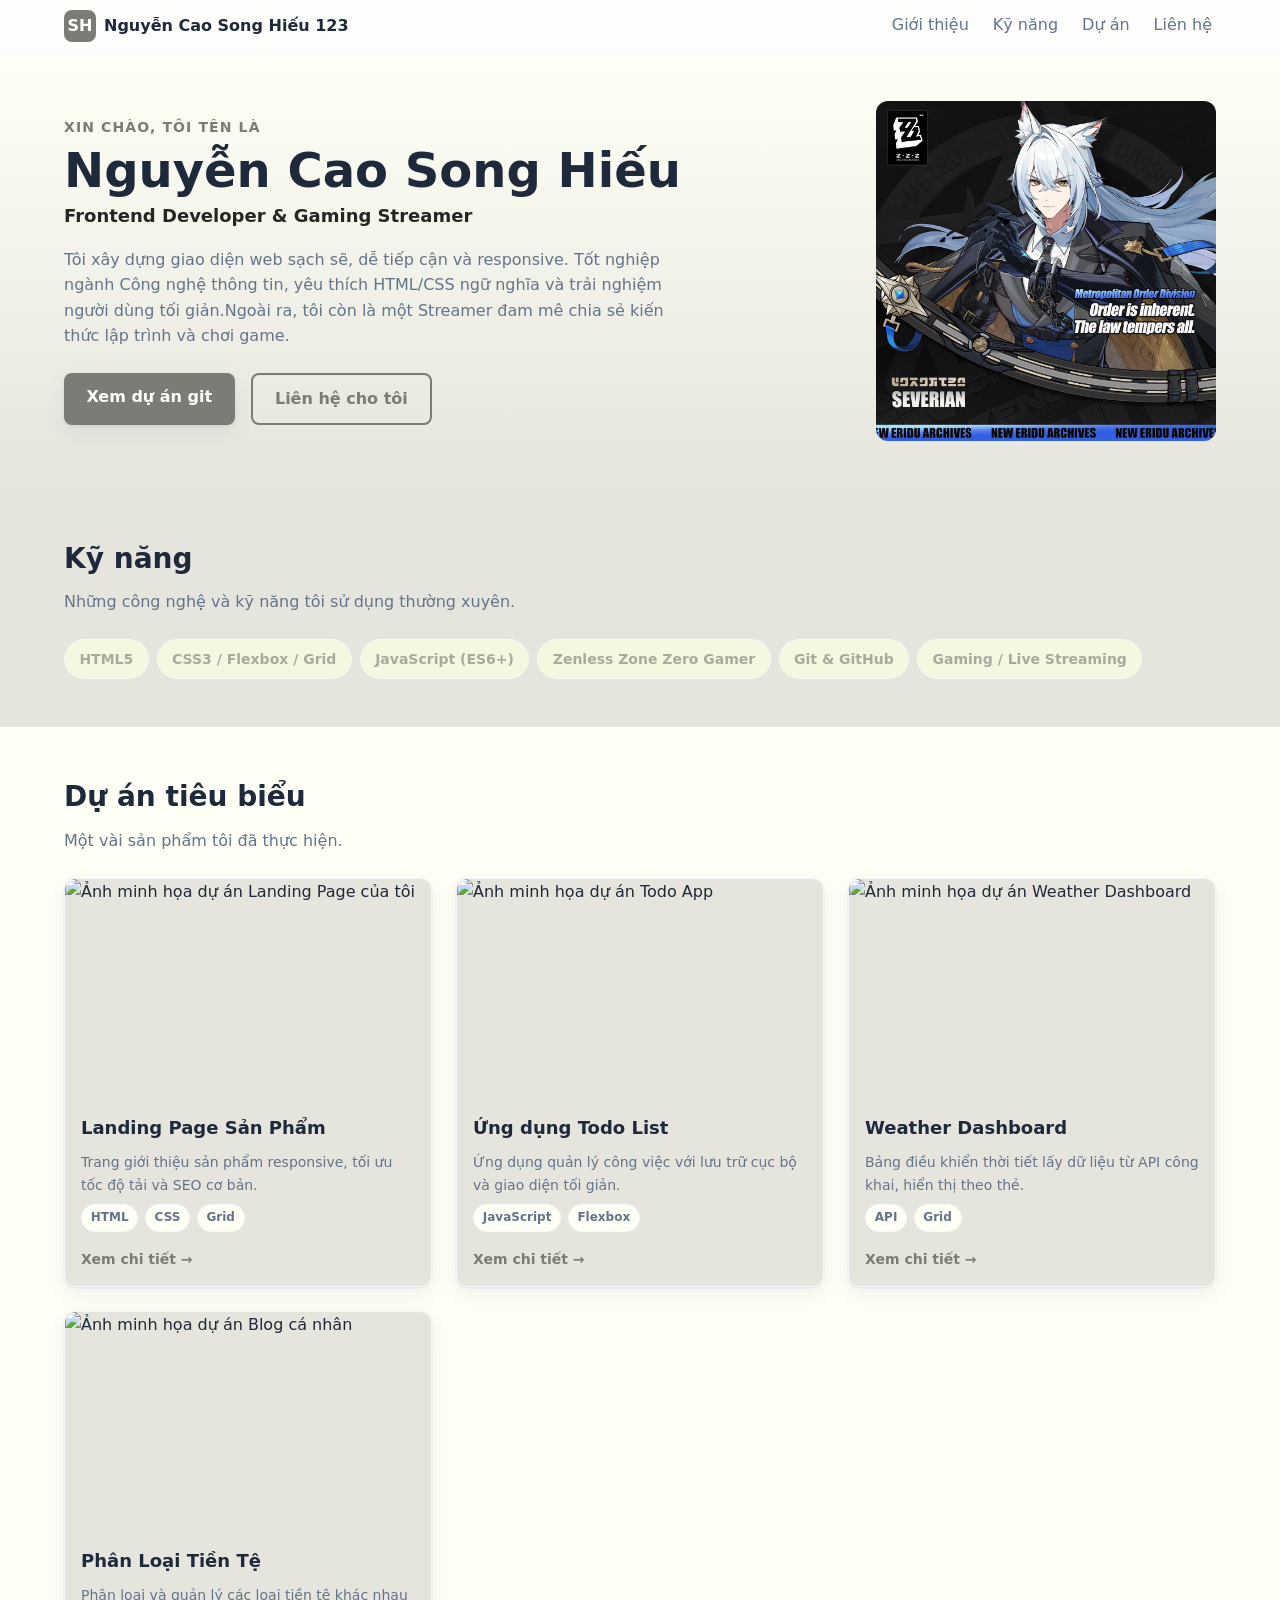
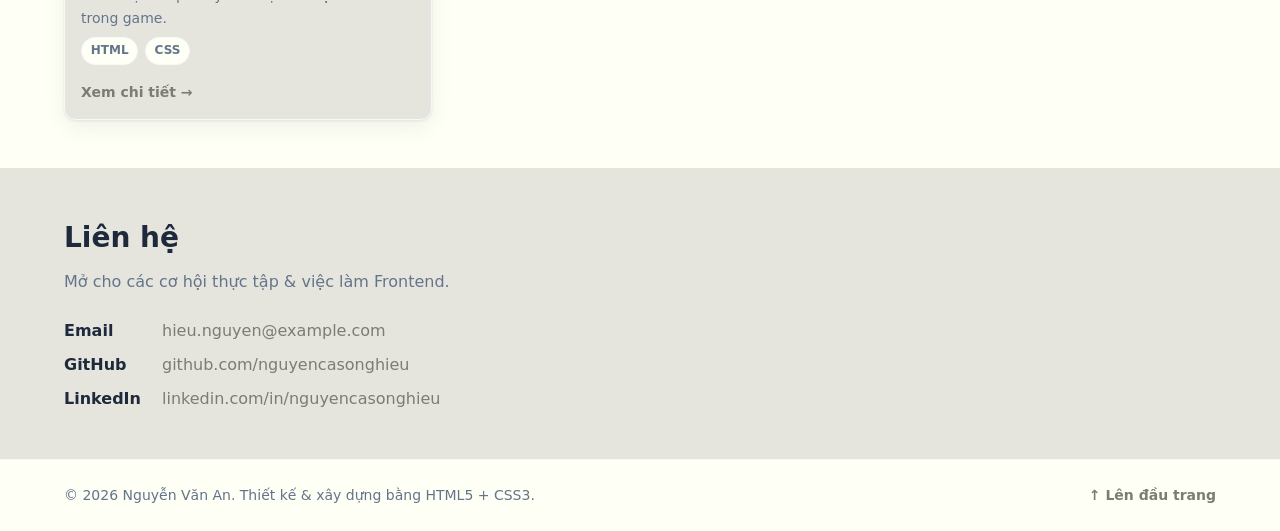
==== BKT-cua-Nguyen-Caio-Song-Hieu/index.html @ 5e05e861 "fix(img): responsive image,close #1" ====
<!DOCTYPE html>
<!-- lang="vi" khai báo ngôn ngữ trang → hỗ trợ screen reader & SEO -->
<html lang="vi">

<head>
  <!-- ========== METADATA BẮT BUỘC ========== -->
  <meta charset="UTF-8" />
  <!-- viewport: nền tảng của responsive mobile-first, khóa tỉ lệ 1:1 với thiết bị -->
  <meta name="viewport" content="width=device-width, initial-scale=1.0" />
  <meta name="description" content="Portfolio CV của Nguyễn Cao Song Hiếu – Frontend Developer. Dự án, kỹ năng và thông tin liên hệ." />
  <meta name="author" content="Nguyễn Cao Song Hiếu" />
  <title>Nguyễn Cao Song Hiếu · Frontend Developer</title>

  <!-- Liên kết tới file CSS tách rời (yêu cầu của bài) -->
  <link rel="stylesheet" href="./assets/css/styles.css" />
</head>

<body>

  <!-- ========================================================== -->
  <!-- HEADER: nhận diện + điều hướng chính                        -->
  <!-- ========================================================== -->
  <header class="site-header">
    <div class="container header-inner">
      <!-- Thương hiệu cá nhân -->
      <a class="brand" href="#top" aria-label="Về đầu trang">
        <span class="brand-mark" aria-hidden="true">SH</span>
        <span class="brand-name">Nguyễn Cao Song Hiếu 123</span>
      </a>

      <!-- NAV dùng Flexbox (xem styles.css) -->
      <nav class="main-nav" aria-label="Điều hướng chính">
        <ul class="nav-list">
          <li><a href="#about">Giới thiệu</a></li>
          <li><a href="#skills">Kỹ năng</a></li>
          <li><a href="#projects">Dự án</a></li>
          <li><a href="#contact">Liên hệ</a></li>
        </ul>
      </nav>
    </div>
  </header>

  <!-- ========================================================== -->
  <!-- MAIN: toàn bộ nội dung chính của trang                      -->
  <!-- ========================================================== -->
  <main id="top">
    <!-- ----- SECTION: Giới thiệu / Hero ----- -->
    <section id="about" class="hero">
      <div class="container hero-inner">
        <div class="hero-text">
          <p class="eyebrow">Xin chào, tôi tên là</p>
          <h1 class="hero-title">Nguyễn Cao Song Hiếu</h1>
          <p class="hero-role">Frontend Developer &amp; Gaming Streamer</p>
          <p class="hero-desc">
            Tôi xây dựng giao diện web sạch sẽ, dễ tiếp cận và responsive.
            Tốt nghiệp ngành Công nghệ thông tin, yêu thích HTML/CSS ngữ nghĩa
            và trải nghiệm người dùng tối giản.Ngoài ra, tôi còn là một Streamer 
            đam mê chia sẻ kiến thức lập trình và chơi game.
          </p>
          <div class="hero-actions">
            <a class="btn btn-primary" href="#projects">Xem dự án git</a>
            <a class="btn btn-outline" href="#contact">Liên hệ cho tôi</a>
          </div>
        </div>

        <!-- Ảnh đại diện: dùng placeholder, thay bằng ảnh thật của bạn -->
        <figure class="hero-avatar">
          <img
            src="./assets/img/1000016186.jpg"
            alt="Ảnh đại diện của Nguyễn Cao Song Hiếu"
            width="320" height="320" />
        </figure>
      </div>
    </section>

    <!-- ----- SECTION: Kỹ năng ----- -->
    <section id="skills" class="section">
      <div class="container">
        <h2 class="section-title">Kỹ năng</h2>
        <p class="section-sub">Những công nghệ và kỹ năng tôi sử dụng thường xuyên.</p>

        <ul class="skill-grid">
          <li class="skill-chip">HTML5</li>
          <li class="skill-chip">CSS3 / Flexbox / Grid</li>
          <li class="skill-chip">JavaScript (ES6+)</li>
          <li class="skill-chip">Zenless Zone Zero Gamer</li>
          <li class="skill-chip">Git &amp; GitHub</li>
          <li class="skill-chip">Gaming / Live Streaming</li>
        </ul>
      </div>
    </section>

    <!-- ----- SECTION: Dự án (danh sách thẻ dùng CSS Grid) ----- -->
    <section id="projects" class="section section-muted">
      <div class="container">
        <h2 class="section-title">Dự án tiêu biểu</h2>
        <p class="section-sub">Một vài sản phẩm tôi đã thực hiện.</p>

        <!-- .project-grid dùng CSS Grid (xem styles.css) -->
        <div class="project-grid">

          <!-- Mỗi thẻ là một <article> độc lập, có thể đứng riêng -->
          <article class="card">
            <img class="card-media"
              src="https://img.magnific.com/free-vector/travel-sale-landing-page-design_52683-46355.jpg?semt=ais_hybrid&w=740&q=80"
              alt="Ảnh minh họa dự án Landing Page của tôi" width="600" height="360" />
            <div class="card-body">
              <h3 class="card-title">Landing Page Sản Phẩm</h3>
              <p class="card-desc">
                Trang giới thiệu sản phẩm responsive, tối ưu tốc độ tải và SEO cơ bản.
              </p>
              <ul class="tag-list">
                <li>HTML</li>
                <li>CSS</li>
                <li>Grid</li>
              </ul>
              <a class="card-link" href="https://www.magnific.com/vectors/landing-page-templates" target="_blank" rel="noopener noreferrer">
                Xem chi tiết →
              </a>
            </div>
          </article>

          <article class="card">
            <img class="card-media"
              src="https://i.ytimg.com/vi/CsO0UJSqaw0/maxresdefault.jpg"
              alt="Ảnh minh họa dự án Todo App" width="600" height="360" />
            <div class="card-body">
              <h3 class="card-title">Ứng dụng Todo List</h3>
              <p class="card-desc">
                Ứng dụng quản lý công việc với lưu trữ cục bộ và giao diện tối giản.
              </p>
              <ul class="tag-list">
                <li>JavaScript</li>
                <li>Flexbox</li>
              </ul>
              <a class="card-link" href="https://www.youtube.com/watch?v=CsO0UJSqaw0" target="_blank" rel="noopener noreferrer">
                Xem chi tiết →
              </a>
            </div>
          </article>

          <article class="card">
            <img class="card-media"
              src="https://encrypted-tbn0.gstatic.com/images?q=tbn:ANd9GcQ9bOBEeA2aXXkEGuMAVkmvSI1DbzUaRr6bqA5GpvG6vP_dnpSIILkWjg&s=1024"
              alt="Ảnh minh họa dự án Weather Dashboard" width="600" height="360" />
            <div class="card-body">
              <h3 class="card-title">Weather Dashboard</h3>
              <p class="card-desc">
                Bảng điều khiển thời tiết lấy dữ liệu từ API công khai, hiển thị theo thẻ.
              </p>
              <ul class="tag-list">
                <li>API</li>
                <li>Grid</li>
              </ul>
              <a class="card-link" href="https://slidemodel.com/templates/vintage-weather-dashboard-powerpoint-template/" target="_blank" rel="noopener noreferrer">
                Xem chi tiết →
              </a>
            </div>
          </article>

          <article class="card">
            <img class="card-media"
              src="https://i.redd.it/4g26ekacua9d1.png"
              alt="Ảnh minh họa dự án Blog cá nhân" width="600" height="360" />
            <div class="card-body">
              <h3 class="card-title">Phân Loại Tiền Tệ</h3>
              <p class="card-desc">
                Phân loại và quản lý các loại tiền tệ khác nhau trong game.
              </p>
              <ul class="tag-list">
                <li>HTML</li>
                <li>CSS</li>
              </ul>
              <a class="card-link" href="https://www.reddit.com/r/ZZZ_Official/comments/1dqhk98/currency_and_items_for_people_coming_from/" target="_blank" rel="noopener noreferrer">
                Xem chi tiết →
              </a>
            </div>
          </article>

        </div><!-- /.project-grid -->
      </div>
    </section>

    <!-- ----- SECTION: Liên hệ ----- -->
    <section id="contact" class="section">
      <div class="container contact-inner">
        <h2 class="section-title">Liên hệ</h2>
        <p class="section-sub">Mở cho các cơ hội thực tập &amp; việc làm Frontend.</p>

        <ul class="contact-list">
          <li><span class="contact-label">Email</span> <a href="mailto:hieu.nguyen@example.com">hieu.nguyen@example.com</a></li>
          <li><span class="contact-label">GitHub</span> <a href="#">github.com/nguyencasonghieu</a></li>
          <li><span class="contact-label">LinkedIn</span> <a href="#">linkedin.com/in/nguyencasonghieu</a></li>
        </ul>
      </div>
    </section>

  </main>

  <!-- ========================================================== -->
  <!-- FOOTER                                                      -->
  <!-- ========================================================== -->
  <footer class="site-footer">
    <div class="container footer-inner">
      <p>© 2026 Nguyễn Văn An. Thiết kế &amp; xây dựng bằng HTML5 + CSS3.</p>
      <a href="#top" class="to-top">↑ Lên đầu trang</a>
    </div>
  </footer>

</body>

</html>
---- BKT-cua-Nguyen-Caio-Song-Hieu/assets/css/styles.css ----
/* ==========================================================================
   PORTFOLIO CV – styles.css
   Chiến lược: MOBILE-FIRST
   - Mặc định (ngoài media query) = giao diện cho màn hình nhỏ nhất (~360px)
   - @media (min-width: 768px)  → nâng cấp cho tablet
   - @media (min-width: 1280px) → nâng cấp cho desktop
   ========================================================================== */

/* ==========================================================================
   1. DESIGN TOKENS – biến hệ thống thị giác (màu, chữ, khoảng cách, bo góc)
   Dùng custom properties để thay đổi tập trung, nhất quán toàn trang.
   ========================================================================== */
:root {
  /* --- Bảng màu --- */
  --color-primary: #7c7c77;      /* xanh thương hiệu */
  --color-primary-dark: #a9aa9d;
  --color-accent: #262521;       /* tím nhấn */
  --color-text: #1e293b;         /* chữ chính */
  --color-text-soft: #64748b;    /* chữ phụ */
  --color-bg: #e5e5dd;           /* nền trang */
  --color-surface: #fefff5;      /* nền vùng nhấn */
  --color-border: #f6f8fa;       /* viền */
  --color-chip: #f6f7e0;         /* nền chip kỹ năng */

  /* --- Typography --- */
  --font-base: system-ui, -apple-system, "Segoe UI", Roboto, Helvetica, Arial, sans-serif;
  --fs-sm: 0.875rem;   /* 14px */
  --fs-base: 1rem;     /* 16px */
  --fs-lg: 1.125rem;   /* 18px */
  --fs-h2: 1.5rem;     /* 24px */
  --fs-h1: 2rem;       /* 32px (sẽ tăng ở desktop) */
  --lh-base: 1.6;

  /* --- Khoảng cách (spacing scale) --- */
  --space-1: 0.5rem;
  --space-2: 1rem;
  --space-3: 1.5rem;
  --space-4: 2rem;
  --space-5: 3rem;

  /* --- Bố cục --- */
  --container-max: 1200px;
  --radius: 12px;
  --radius-sm: 8px;
  --shadow: 0 1px 3px rgba(15, 23, 42, 0.08), 0 8px 24px rgba(15, 23, 42, 0.06);
}

/* ==========================================================================
   2. CHUẨN HÓA BOX MODEL + RESET CƠ BẢN
   ========================================================================== */
*,
*::before,
*::after {
  box-sizing: border-box;   /* width đã bao gồm padding + border → dễ tính toán */
}

* {
  margin: 0;
  padding: 0;
}

html {
  scroll-behavior: smooth;        /* cuộn mượt khi bấm nav */
  -webkit-text-size-adjust: 100%; /* chống iOS tự phóng chữ */
}

body {
  font-family: var(--font-base);
  font-size: var(--fs-base);
  line-height: var(--lh-base);
  color: var(--color-text);
  background: var(--color-bg);
  overflow-x: hidden; /* LƯỚI AN TOÀN chống cuộn ngang; bố cục bên dưới vẫn tự đúng */
}

img {
  display: block;
  max-width: 100%;  /* ảnh không bao giờ tràn khung → không gây cuộn ngang */
  height: auto;
}

a {
  color: inherit;
  text-decoration: none;
}

ul {
  list-style: none;
}

/* ==========================================================================
   3. LAYOUT DÙNG LẠI – .container
   ========================================================================== */
.container {
  width: 100%;
  max-width: var(--container-max);
  margin-inline: auto;
  padding-inline: var(--space-2); /* lề ngang an toàn trên mobile */
}

.section {
  padding-block: var(--space-5);
}

.section-muted {
  background: var(--color-surface);
}

.section-title {
  font-size: var(--fs-h2);
  margin-bottom: var(--space-1);
}

.section-sub {
  color: var(--color-text-soft);
  margin-bottom: var(--space-3);
}

/* ==========================================================================
   4. HEADER + NAV (FLEXBOX)
   Mobile: thương hiệu trên, menu xuống dòng và tự wrap → không tràn ngang.
   ========================================================================== */
.site-header {
  position: sticky;
  top: 0;
  z-index: 10;
  background: rgba(255, 255, 255, 0.9);
  backdrop-filter: blur(8px);
  border-bottom: 1px solid var(--color-border);
}

.header-inner {
  display: flex;             /* FLEXBOX */
  flex-wrap: wrap;           /* cho phép xuống dòng trên màn hình hẹp */
  align-items: center;
  justify-content: space-between;
  gap: var(--space-1);
  padding-block: var(--space-1);
}

.brand {
  display: flex;
  align-items: center;
  gap: var(--space-1);
  font-weight: 700;
}

.brand-mark {
  display: grid;
  place-items: center;
  width: 2rem;
  height: 2rem;
  border-radius: var(--radius-sm);
  background: var(--color-primary);
  color: #fff;
  font-weight: 800;
}

/* Danh sách nav cũng là flex container */
.nav-list {
  display: flex;            /* FLEXBOX cho thanh điều hướng */
  flex-wrap: wrap;
  gap: var(--space-2);
}

.nav-list a {
  display: inline-block;
  padding: 0.25rem 0.25rem;
  color: var(--color-text-soft);
  font-weight: 500;
  border-bottom: 2px solid transparent;
  transition: color 0.15s, border-color 0.15s;
}

.nav-list a:hover,
.nav-list a:focus-visible {
  color: var(--color-primary);
  border-bottom-color: var(--color-primary);
}

/* ==========================================================================
   5. HERO / GIỚI THIỆU
   Mobile: xếp dọc (text trên, avatar dưới). Desktop: 2 cột.
   ========================================================================== */
.hero {
  padding-block: var(--space-5);
  background: linear-gradient(180deg, var(--color-surface), var(--color-bg));
}

.hero-inner {
  display: flex;
  flex-direction: column;     /* mobile-first: xếp dọc */
  gap: var(--space-4);
  align-items: flex-start;
}

.eyebrow {
  color: var(--color-primary);
  font-weight: 600;
  text-transform: uppercase;
  letter-spacing: 0.08em;
  font-size: var(--fs-sm);
}

.hero-title {
  font-size: var(--fs-h1);
  line-height: 1.15;
  margin-block: 0.25rem;
}

.hero-role {
  font-size: var(--fs-lg);
  color: var(--color-accent);
  font-weight: 600;
  margin-bottom: var(--space-2);
}

.hero-desc {
  color: var(--color-text-soft);
  max-width: 60ch;
  margin-bottom: var(--space-3);
}

.hero-actions {
  display: flex;
  flex-wrap: wrap;
  gap: var(--space-2);
}

.hero-avatar img {
  border-radius: var(--radius);
  /* box-shadow: var(--shadow); */
  width: 100%;
  /* max-width: 260px; */
}

/* --- Nút bấm --- */
.btn {
  display: inline-block;
  padding: 0.7rem 1.4rem;
  border-radius: var(--radius-sm);
  font-weight: 600;
  text-align: center;
  transition: transform 0.12s, background 0.15s, box-shadow 0.15s;
}

.btn:active { transform: translateY(1px); }

.btn-primary {
  background: var(--color-primary);
  color: #fff;
  box-shadow: var(--shadow);
}
.btn-primary:hover { background: var(--color-primary-dark); }

.btn-outline {
  border: 2px solid var(--color-primary);
  color: var(--color-primary);
}
.btn-outline:hover { background: var(--color-chip); }

/* ==========================================================================
   6. KỸ NĂNG – chip tự wrap bằng flex
   ========================================================================== */
.skill-grid {
  display: flex;
  flex-wrap: wrap;
  gap: var(--space-1);
}

.skill-chip {
  background: var(--color-chip);
  color: var(--color-primary-dark);
  border: 1px solid var(--color-border);
  padding: 0.5rem 0.9rem;
  border-radius: 999px;
  font-size: var(--fs-sm);
  font-weight: 600;
}

/* ==========================================================================
   7. DỰ ÁN – CSS GRID cho danh sách thẻ
   Mobile: 1 cột. Tablet: 2 cột. Desktop: 3 cột.
   ========================================================================== */
.project-grid {
  display: grid;                       /* CSS GRID */
  grid-template-columns: 1fr;          /* mobile-first: 1 cột */
  gap: var(--space-3);
}

.card {
  background: var(--color-bg);
  border: 1px solid var(--color-border);
  border-radius: var(--radius);
  overflow: hidden;                    /* bo góc gọn cả ảnh */
  box-shadow: var(--shadow);
  display: flex;
  flex-direction: column;
  transition: transform 0.15s, box-shadow 0.15s;
}

.card:hover {
  transform: translateY(-4px);
  box-shadow: 0 12px 32px rgba(15, 23, 42, 0.12);
}

.card-media {
  width: 100%;
  aspect-ratio: 5 / 3;                 /* giữ tỉ lệ ảnh ổn định */
  object-fit: cover;
}

.card-body {
  padding: var(--space-2);
  display: flex;
  flex-direction: column;
  gap: var(--space-1);
  flex: 1;                             /* các thẻ cao bằng nhau trong grid */
}

.card-title { font-size: var(--fs-lg); }

.card-desc {
  color: var(--color-text-soft);
  font-size: var(--fs-sm);
  flex: 1;
}

.tag-list {
  display: flex;
  flex-wrap: wrap;
  gap: 0.4rem;
}

.tag-list li {
  font-size: 0.75rem;
  font-weight: 600;
  color: var(--color-text-soft);
  background: var(--color-surface);
  border: 1px solid var(--color-border);
  padding: 0.2rem 0.55rem;
  border-radius: 999px;
}

.card-link {
  color: var(--color-primary);
  font-weight: 600;
  font-size: var(--fs-sm);
  margin-top: var(--space-1);
}

/* ==========================================================================
   8. LIÊN HỆ
   ========================================================================== */
.contact-list {
  display: flex;
  flex-direction: column;
  gap: var(--space-1);
}

.contact-list li {
  display: flex;
  flex-wrap: wrap;
  gap: var(--space-1);
  align-items: baseline;
}

.contact-label {
  min-width: 90px;
  font-weight: 700;
  color: var(--color-text);
}

.contact-list a { color: var(--color-primary); }
.contact-list a:hover { text-decoration: underline; }

/* ==========================================================================
   9. FOOTER
   ========================================================================== */
.site-footer {
  border-top: 1px solid var(--color-border);
  background: var(--color-surface);
  padding-block: var(--space-3);
}

.footer-inner {
  display: flex;
  flex-wrap: wrap;
  gap: var(--space-1);
  align-items: center;
  justify-content: space-between;
  color: var(--color-text-soft);
  font-size: var(--fs-sm);
}

.to-top { color: var(--color-primary); font-weight: 600; }

/* ==========================================================================
   10. MEDIA QUERIES – nâng cấp theo breakpoint (mobile-first)
   ========================================================================== */

/* ----- TABLET: ≥ 768px ----- */
@media (min-width: 768px) {
  :root {
    --fs-h1: 2.5rem;   /* 40px */
    --fs-h2: 1.75rem;  /* 28px */
  }

  .container { padding-inline: var(--space-3); }

  /* Hero chuyển sang 2 cột */
  .hero-inner {
    flex-direction: row;
    align-items: center;
    justify-content: space-between;
  }
  .hero-text { flex: 1; }
  .hero-avatar img { max-width: 300px; }

  /* Lưới dự án: 2 cột */
  .project-grid {
    grid-template-columns: repeat(2, 1fr);
  }
}

/* ----- DESKTOP: ≥ 1280px ----- */
@media (min-width: 1280px) {
  :root {
    --fs-h1: 3rem;     /* 48px */
  }

  /* Lưới dự án: 3 cột */
  .project-grid {
    grid-template-columns: repeat(3, 1fr);
  }

  .hero-avatar img { max-width: 340px; }
}

/* ==========================================================================
   11. HỖ TRỢ TIẾP CẬN & ƯA THÍCH NGƯỜI DÙNG
   ========================================================================== */
:focus-visible {
  outline: 3px solid var(--color-accent);
  outline-offset: 2px;
  border-radius: 4px;
}

@media (prefers-reduced-motion: reduce) {
  * {
    animation: none !important;
    transition: none !important;
    scroll-behavior: auto !important;
  }
}
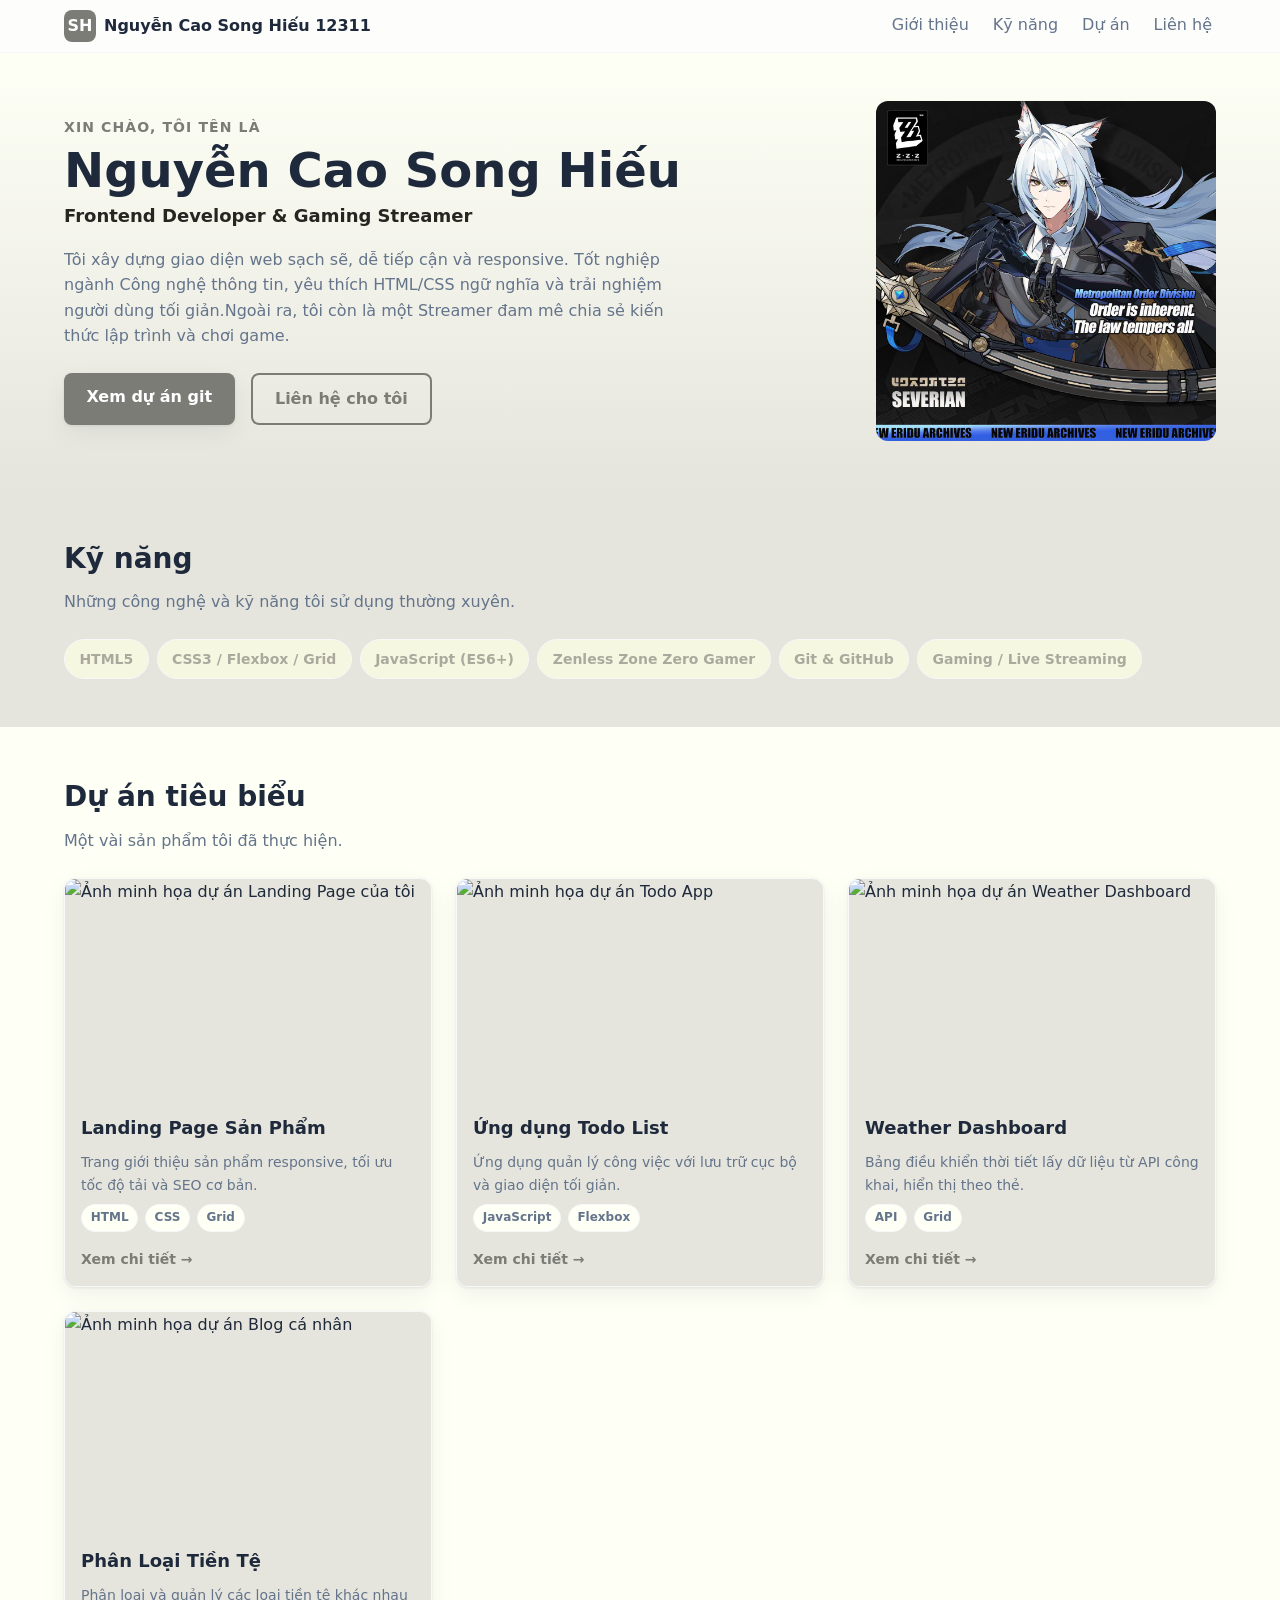
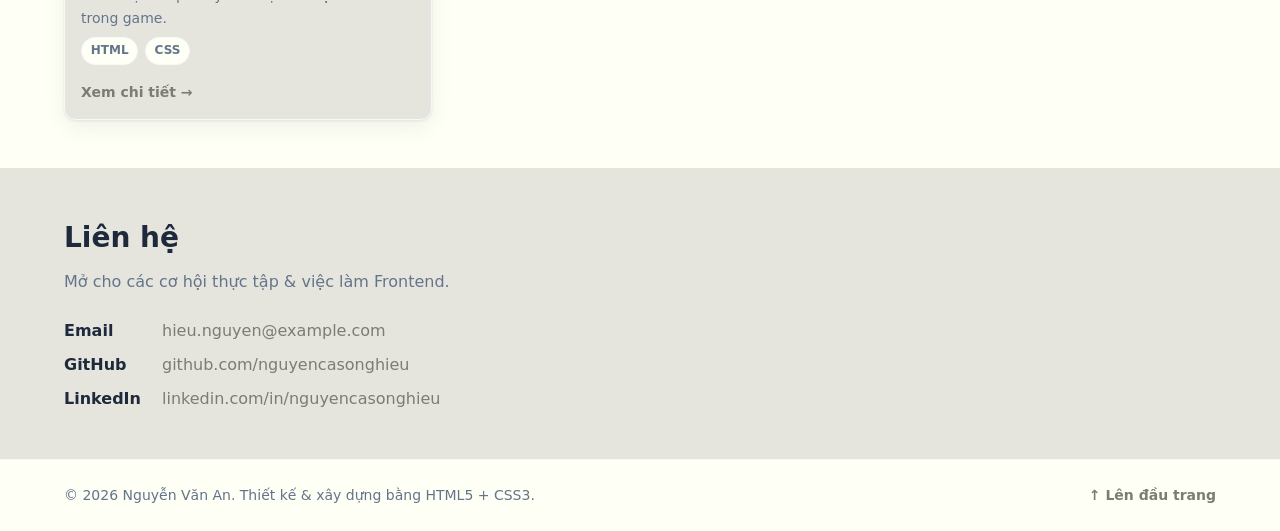
==== commit 689b4af5: "fix(img): responsive image,close #1" ====
--- a/BKT-cua-Nguyen-Caio-Song-Hieu/index.html
+++ b/BKT-cua-Nguyen-Caio-Song-Hieu/index.html
@@ -25,7 +25,7 @@
       <!-- Thương hiệu cá nhân -->
       <a class="brand" href="#top" aria-label="Về đầu trang">
         <span class="brand-mark" aria-hidden="true">SH</span>
-        <span class="brand-name">Nguyễn Cao Song Hiếu 123</span>
+        <span class="brand-name">Nguyễn Cao Song Hiếu 12311</span>
       </a>
 
       <!-- NAV dùng Flexbox (xem styles.css) -->
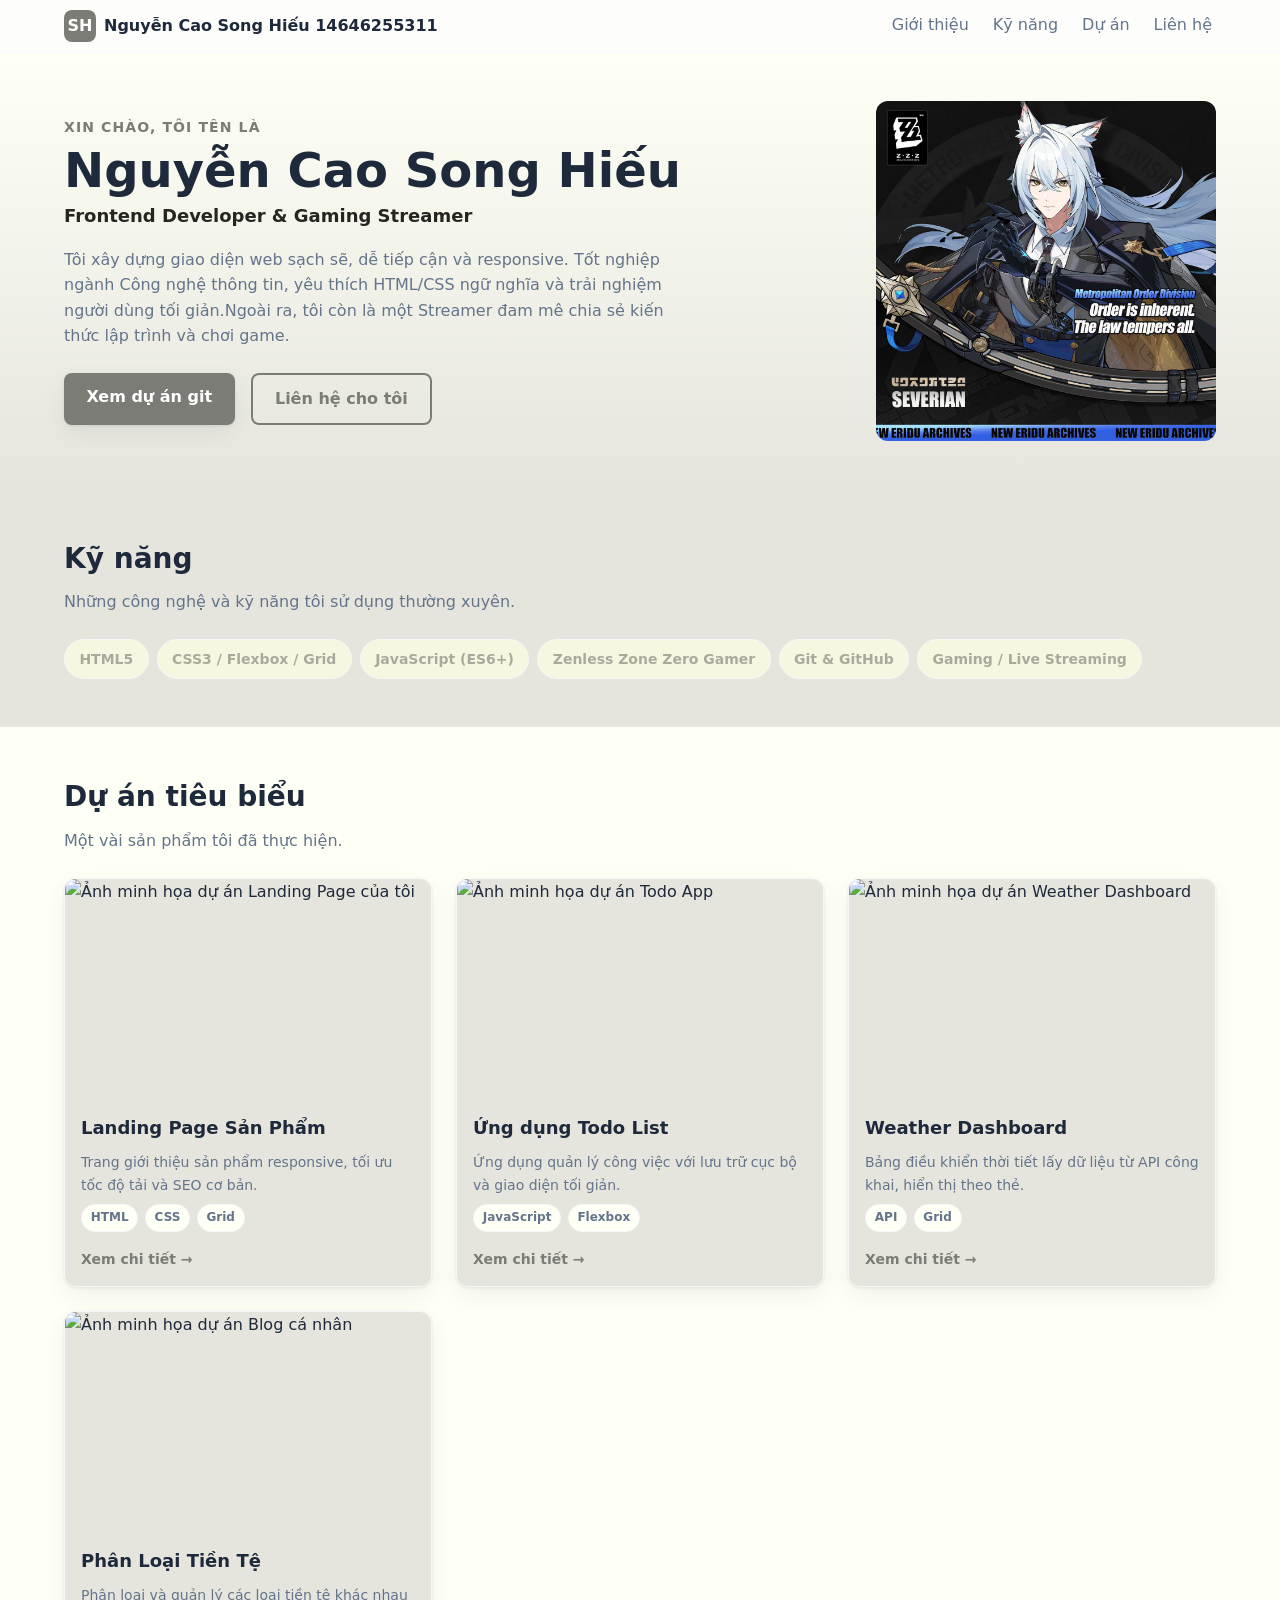
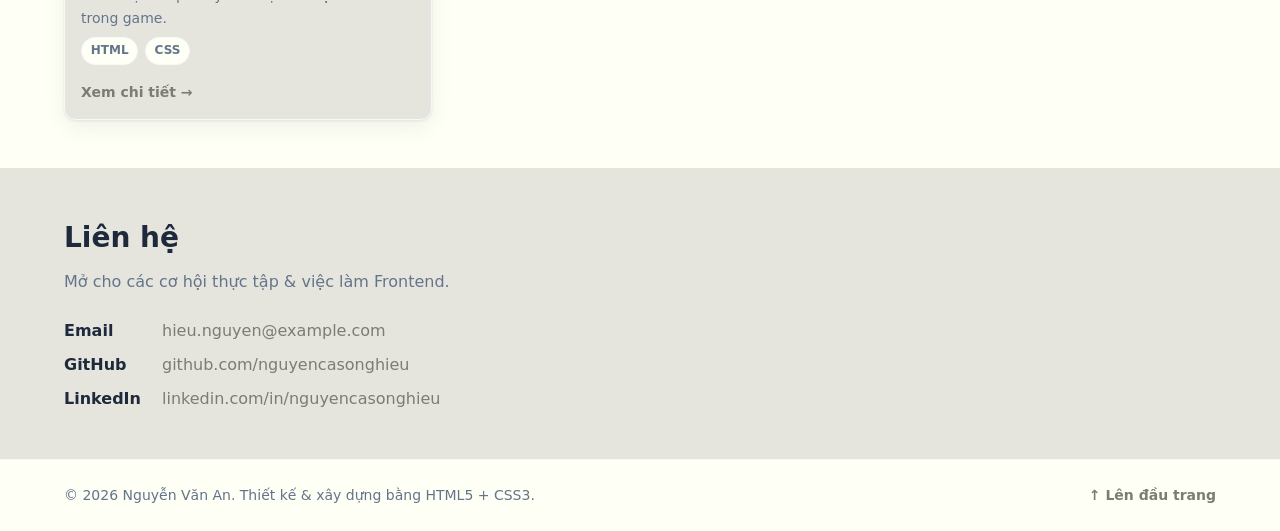
==== commit 1d7dff8f: "fix(img): responsive image,closes #1" ====
--- a/BKT-cua-Nguyen-Caio-Song-Hieu/index.html
+++ b/BKT-cua-Nguyen-Caio-Song-Hieu/index.html
@@ -25,7 +25,7 @@
       <!-- Thương hiệu cá nhân -->
       <a class="brand" href="#top" aria-label="Về đầu trang">
         <span class="brand-mark" aria-hidden="true">SH</span>
-        <span class="brand-name">Nguyễn Cao Song Hiếu 12311</span>
+        <span class="brand-name">Nguyễn Cao Song Hiếu 14646255311</span>
       </a>
 
       <!-- NAV dùng Flexbox (xem styles.css) -->
